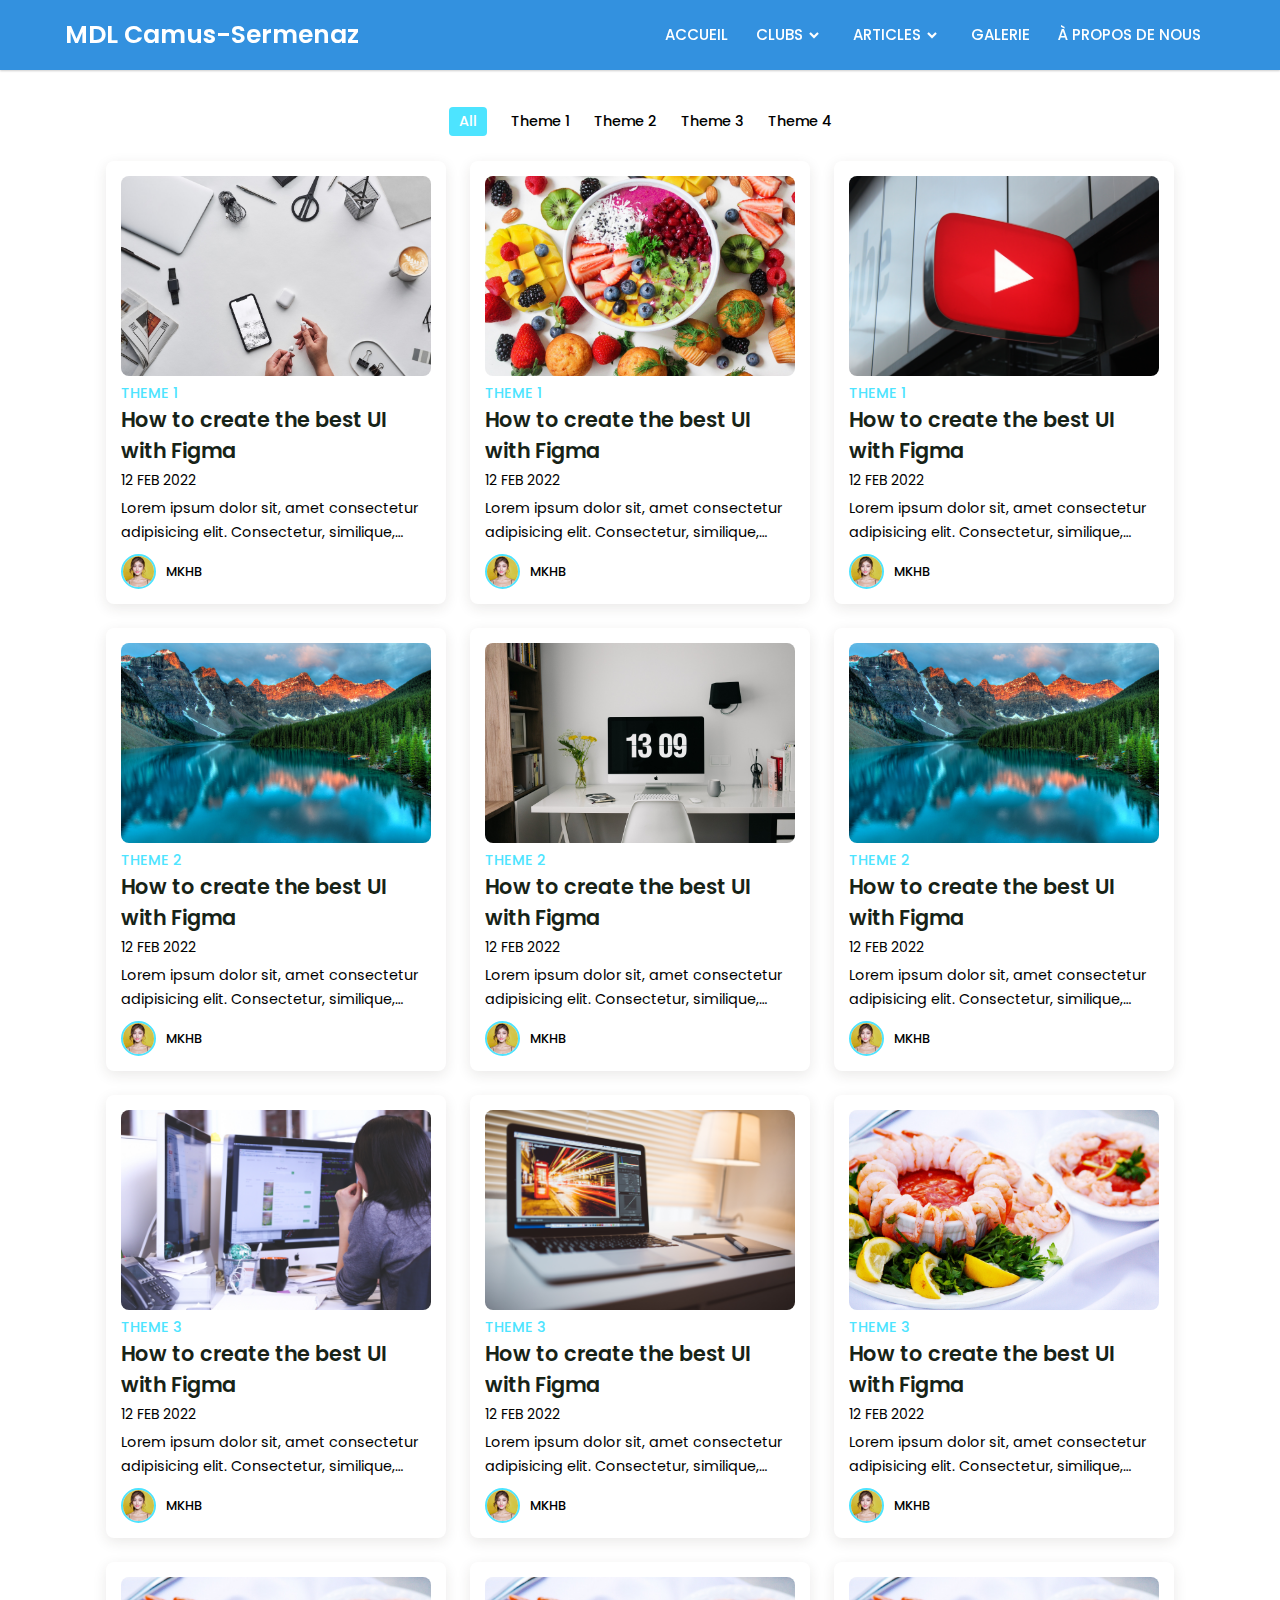
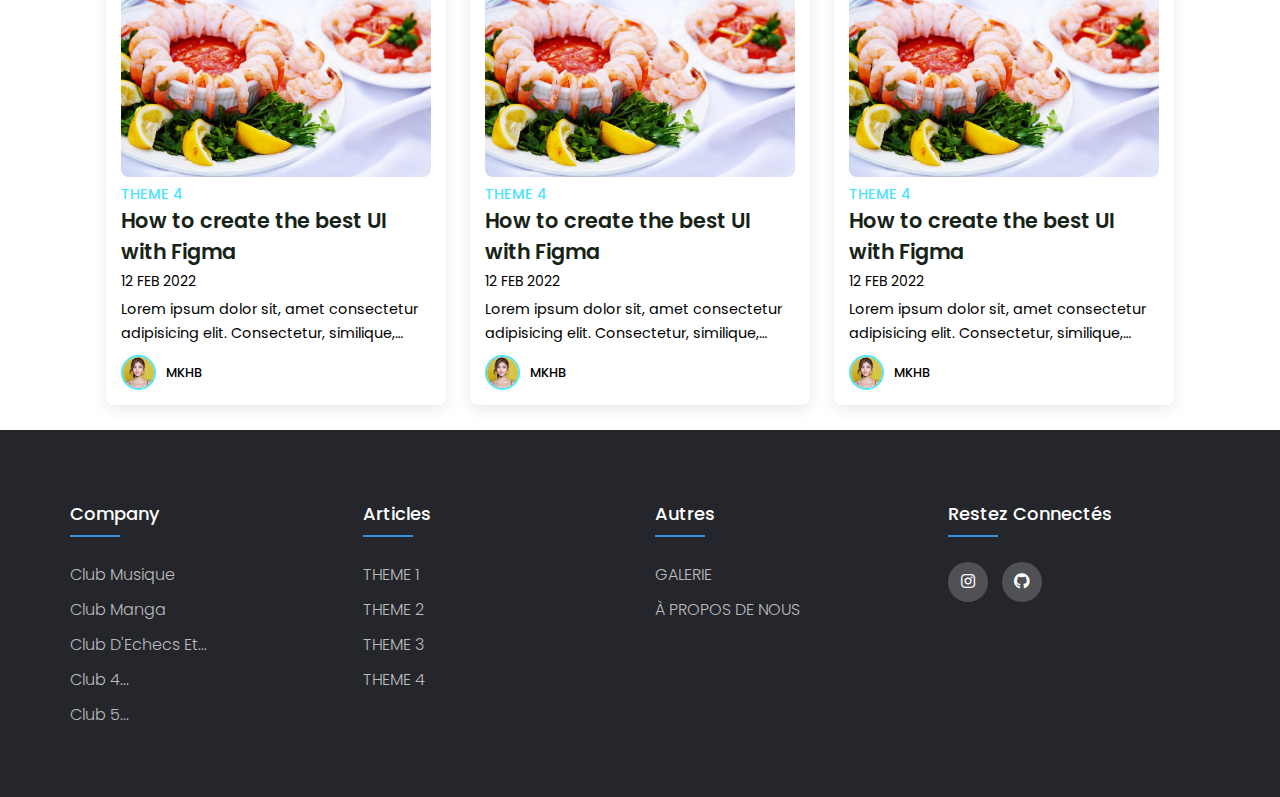
==== html/all-articles.html @ 57462108 "1st commit" ====
<!DOCTYPE html>
<html lang="fr">
<head>
    <meta charset="UTF-8">
    <meta http-equiv="X-UA-Compatible" content="IE=edge">
    <meta name="viewport" content="width=device-width, initial-scale=1.0">
    <title>MDL Camus-Sermenaz</title>
    <link href='https://unpkg.com/boxicons@2.1.4/css/boxicons.min.css' rel='stylesheet'>
    <link rel="stylesheet" type="text/css" href="https://cdnjs.cloudflare.com/ajax/libs/font-awesome/5.15.1/css/all.min.css">
    <link rel="stylesheet" href="../css/all-articles.css">
    <meta name="viewport" content="width=device-width, initial-scale=1.0">
</head>
<body>

     <!--Barre de navigation-->
     <nav>
        <div class="navbar">
          <i class='bx bx-menu'></i>
          <div class="logo"><a href="../index.html">MDL Camus-Sermenaz</a></div>
          <div class="nav-links">
            <div class="sidebar-logo">
              <span class="logo-name">MDL Camus-Sermenaz</span>
              <i class='bx bx-x' ></i>
            </div>
            <ul class="links">
              <li><a href="../index.html">ACCUEIL</a></li>
              <li>
                <a href="#">CLUBS</a>
                <i class='bx bxs-chevron-down htmlcss-arrow arrow  '></i>
                <ul class="htmlCss-sub-menu sub-menu">
                  <li><a href="#">Club Musique</a></li>
                  <li><a href="#">Club Manga</a></li>
                  <li><a href="#">Club d'Echecs et...</a></li>
                  <li class="more">
                    <span><a href="#">Plus</a>
                      <i class='bx bxs-chevron-right arrow more-arrow'></i>
                    </span>
                      <ul class="more-sub-menu sub-menu">
                        <li><a href="#">Club 4...</a></li>
                        <li><a href="#">Club 5...</a></li>
                        <li><a href="#">Club 6...</a></li>
                    </ul>
                  </li>
                </ul>
              </li>
              <li>
                <a href="#">ARTICLES</a>
                <i class='bx bxs-chevron-down js-arrow arrow '></i>
                <ul class="js-sub-menu sub-menu">
                  <li><a href="all-articles.html">THEME 1</a></li>
                  <li><a href="all-articles.html">THEME 2</a></li>
                  <li><a href="all-articles.html">THEME 3</a></li>
                  <li><a href="all-articles.html">THEME 4</a></li>
                </ul>
              </li>
              <li><a href="gallery.html">GALERIE</a></li>
              <li><a href="faq.html">À PROPOS DE NOUS</a></li>
            </ul>
          </div>
        </div>
      </nav>
          <!--//Barre de navigation-->  

<br>
<br>
<br>

      <!--Articles-->
    <div class="post-filter container">
        <span class="filter-item active-filter" data-filter="all">All</span>
        <span class="filter-item" data-filter="Theme1">Theme 1</span>
        <span class="filter-item" data-filter="Theme2">Theme 2</span>
        <span class="filter-item" data-filter="Theme3">Theme 3</span>
        <span class="filter-item" data-filter="Theme4">Theme 4</span>
    </div>
<br>
    
    <div class="post container">
        <!-- Post 1 -->
        <div class="post-box Theme1">
            <img src="../images/img1.jpg" alt="" class="post-img">
            <h2 class="category">Theme 1</h2>
            <a href="#" class="post-title">How to create the best UI with Figma</a>
            <span class="post-date">12 Feb 2022</span>
            <p class="post-description">Lorem ipsum dolor sit, amet consectetur adipisicing elit. Consectetur, similique, rerum excepturi harum, vitae facilis corrupti vel modi debitis est perferendis aut quasi ea unde repudiandae iste architecto. Corporis, voluptates.</p>
            <div class="profile">
                <img src="../images/testi1.jpg" alt="" class="profile-img">
                <span class="profile-name">MKHB</span>
            </div>
        </div>
        <!-- Post 2 -->
        <div class="post-box Theme1">
            <img src="../images/img2.jpg" alt="" class="post-img">
            <h2 class="category">Theme 1</h2>
            <a href="#" class="post-title">How to create the best UI with Figma</a>
            <span class="post-date">12 Feb 2022</span>
            <p class="post-description">Lorem ipsum dolor sit, amet consectetur adipisicing elit. Consectetur, similique, rerum excepturi harum, vitae facilis corrupti vel modi debitis est perferendis aut quasi ea unde repudiandae iste architecto. Corporis, voluptates.</p>
            <div class="profile">
                <img src="../images/testi1.jpg" alt="" class="profile-img">
                <span class="profile-name">MKHB</span>
            </div>
        </div>
        <!-- Post 3 -->
        <div class="post-box Theme1">
            <img src="../images/img3.jpg" alt="" class="post-img">
            <h2 class="category">Theme 1</h2>
            <a href="#" class="post-title">How to create the best UI with Figma</a>
            <span class="post-date">12 Feb 2022</span>
            <p class="post-description">Lorem ipsum dolor sit, amet consectetur adipisicing elit. Consectetur, similique, rerum excepturi harum, vitae facilis corrupti vel modi debitis est perferendis aut quasi ea unde repudiandae iste architecto. Corporis, voluptates.</p>
            <div class="profile">
                <img src="../images/testi1.jpg" alt="" class="profile-img">
                <span class="profile-name">MKHB</span>
            </div>
        </div>
        <!-- Post 4 -->
        <div class="post-box Theme2">
            <img src="../images/img4.jpg" alt="" class="post-img">
            <h2 class="category">Theme 2</h2>
            <a href="#" class="post-title">How to create the best UI with Figma</a>
            <span class="post-date">12 Feb 2022</span>
            <p class="post-description">Lorem ipsum dolor sit, amet consectetur adipisicing elit. Consectetur, similique, rerum excepturi harum, vitae facilis corrupti vel modi debitis est perferendis aut quasi ea unde repudiandae iste architecto. Corporis, voluptates.</p>
            <div class="profile">
                <img src="../images/testi1.jpg" alt="" class="profile-img">
                <span class="profile-name">MKHB</span>
            </div>
        </div>
        <!-- Post 5 -->
        <div class="post-box Theme2">
            <img src="../images/img5.jpg" alt="" class="post-img">
            <h2 class="category">Theme 2</h2>
            <a href="#" class="post-title">How to create the best UI with Figma</a>
            <span class="post-date">12 Feb 2022</span>
            <p class="post-description">Lorem ipsum dolor sit, amet consectetur adipisicing elit. Consectetur, similique, rerum excepturi harum, vitae facilis corrupti vel modi debitis est perferendis aut quasi ea unde repudiandae iste architecto. Corporis, voluptates.</p>
            <div class="profile">
                <img src="../images/testi1.jpg" alt="" class="profile-img">
                <span class="profile-name">MKHB</span>
            </div>
        </div>
        <!-- Post 6 -->
        <div class="post-box Theme2">
            <img src="../images/img4.jpg" alt="" class="post-img">
            <h2 class="category">Theme 2</h2>
            <a href="#" class="post-title">How to create the best UI with Figma</a>
            <span class="post-date">12 Feb 2022</span>
            <p class="post-description">Lorem ipsum dolor sit, amet consectetur adipisicing elit. Consectetur, similique, rerum excepturi harum, vitae facilis corrupti vel modi debitis est perferendis aut quasi ea unde repudiandae iste architecto. Corporis, voluptates.</p>
            <div class="profile">
                <img src="../images/testi1.jpg" alt="" class="profile-img">
                <span class="profile-name">MKHB</span>
            </div>
        </div>
        <!-- Post 7 -->
        <div class="post-box Theme3">
            <img src="../images/img7.jpg" alt="" class="post-img">
            <h2 class="category">Theme 3</h2>
            <a href="#" class="post-title">How to create the best UI with Figma</a>
            <span class="post-date">12 Feb 2022</span>
            <p class="post-description">Lorem ipsum dolor sit, amet consectetur adipisicing elit. Consectetur, similique, rerum excepturi harum, vitae facilis corrupti vel modi debitis est perferendis aut quasi ea unde repudiandae iste architecto. Corporis, voluptates.</p>
            <div class="profile">
                <img src="../images/testi1.jpg" alt="" class="profile-img">
                <span class="profile-name">MKHB</span>
            </div>
        </div>
        <!-- Post 8 -->
        <div class="post-box Theme3">
            <img src="../images/img8.jpg" alt="" class="post-img">
            <h2 class="category">Theme 3</h2>
            <a href="#" class="post-title">How to create the best UI with Figma</a>
            <span class="post-date">12 Feb 2022</span>
            <p class="post-description">Lorem ipsum dolor sit, amet consectetur adipisicing elit. Consectetur, similique, rerum excepturi harum, vitae facilis corrupti vel modi debitis est perferendis aut quasi ea unde repudiandae iste architecto. Corporis, voluptates.</p>
            <div class="profile">
                <img src="../images/testi1.jpg" alt="" class="profile-img">
                <span class="profile-name">MKHB</span>
            </div>
        </div>
        <!-- Post 9 -->
        <div class="post-box Theme3">
            <img src="../images/img10.jpg" alt="" class="post-img">
            <h2 class="category">Theme 3</h2>
            <a href="#" class="post-title">How to create the best UI with Figma</a>
            <span class="post-date">12 Feb 2022</span>
            <p class="post-description">Lorem ipsum dolor sit, amet consectetur adipisicing elit. Consectetur, similique, rerum excepturi harum, vitae facilis corrupti vel modi debitis est perferendis aut quasi ea unde repudiandae iste architecto. Corporis, voluptates.</p>
            <div class="profile">
                <img src="../images/testi1.jpg" alt="" class="profile-img">
                <span class="profile-name">MKHB</span>
            </div>
        </div>
        <!-- Post 10 -->
        <div class="post-box Theme4">
          <img src="../images/img10.jpg" alt="" class="post-img">
          <h2 class="category">Theme 4</h2>
          <a href="#" class="post-title">How to create the best UI with Figma</a>
          <span class="post-date">12 Feb 2022</span>
          <p class="post-description">Lorem ipsum dolor sit, amet consectetur adipisicing elit. Consectetur, similique, rerum excepturi harum, vitae facilis corrupti vel modi debitis est perferendis aut quasi ea unde repudiandae iste architecto. Corporis, voluptates.</p>
          <div class="profile">
              <img src="../images/testi1.jpg" alt="" class="profile-img">
              <span class="profile-name">MKHB</span>
          </div>
      </div>
        <!-- Post 11 -->
        <div class="post-box Theme4">
          <img src="../images/img10.jpg" alt="" class="post-img">
          <h2 class="category">Theme 4</h2>
          <a href="#" class="post-title">How to create the best UI with Figma</a>
          <span class="post-date">12 Feb 2022</span>
          <p class="post-description">Lorem ipsum dolor sit, amet consectetur adipisicing elit. Consectetur, similique, rerum excepturi harum, vitae facilis corrupti vel modi debitis est perferendis aut quasi ea unde repudiandae iste architecto. Corporis, voluptates.</p>
          <div class="profile">
              <img src="../images/testi1.jpg" alt="" class="profile-img">
              <span class="profile-name">MKHB</span>
          </div>
      </div>
        <!-- Post 12 -->
        <div class="post-box Theme4">
          <img src="../images/img10.jpg" alt="" class="post-img">
          <h2 class="category">Theme 4</h2>
          <a href="#" class="post-title">How to create the best UI with Figma</a>
          <span class="post-date">12 Feb 2022</span>
          <p class="post-description">Lorem ipsum dolor sit, amet consectetur adipisicing elit. Consectetur, similique, rerum excepturi harum, vitae facilis corrupti vel modi debitis est perferendis aut quasi ea unde repudiandae iste architecto. Corporis, voluptates.</p>
          <div class="profile">
              <img src="../images/testi1.jpg" alt="" class="profile-img">
              <span class="profile-name">MKHB</span>
          </div>
      </div>
  </div>
    </div>

      <!--//Articles-->
<br>
      <!--Footer-->
      <footer class="footer">
        <div class="container-f">
          <div class="row">
            <div class="footer-col">
              <h4>company</h4>
              <ul>
                <li><a href="#">Club Musique</a></li>
                <li><a href="#">Club Manga</a></li>
                <li><a href="#">Club d'Echecs et...</a></li>
                <li><a href="#">Club 4...</a></li>
                <li><a href="#">Club 5...</a></li>
              </ul>
            </div>
            <div class="footer-col">
              <h4>Articles</h4>
              <ul>
                <li><a href="all-articles.html">THEME 1</a></li>
                <li><a href="all-articles.html">THEME 2</a></li>
                <li><a href="all-articles.html">THEME 3</a></li>
                <li><a href="all-articles.html">THEME 4</a></li>
              </ul>
            </div>
            <div class="footer-col">
              <h4>Autres</h4>
              <ul>
                <li><a href="gallery.html">GALERIE</a></li>
                <li><a href="faq.html">À PROPOS DE NOUS</a></li>
              </ul>
            </div>
            <div class="footer-col">
              <h4>Restez connectés</h4>
              <div class="social-links">
                <a href="#"><i class="fab fa-instagram"></i></a>
                <a href="#"><i class="fab fa-github"></i></a>
              </div>
            </div>
          </div>
        </div>
     </footer>
      <!--//Footer-->
    <script src="https://cdnjs.cloudflare.com/ajax/libs/jquery/3.6.1/jquery.min.js" integrity="sha512-aVKKRRi/Q/YV+4mjoKBsE4x3H+BkegoM/em46NNlCqNTmUYADjBbeNefNxYV7giUp0VxICtqdrbqU7iVaeZNXA==" crossorigin="anonymous" referrerpolicy="no-referrer"></script>
    <script src="../js/script.js"></script>
    <script src="/js/main.js"></script>
</body>
</html>
---- css/all-articles.css ----
@import url('https://fonts.googleapis.com/css2?family=Poppins:ital,wght@0,600;0,700;1,400&display=swap');
*{
    font-family: 'Poppins', sans-serif;
    margin: 0;
    padding: 0;
    scroll-behavior: smooth;
    scroll-padding-top: 2rem;
    box-sizing: border-box;
}

  /* Barre de navigation */
  nav{
    position: fixed;
    top: 0;
    left: 0;
    width: 100%;
    height: 100%;
    height: 70px;
    background: #3391df;
    box-shadow: 0 1px 2px rgba(0, 0, 0, 0.2);
    z-index: 99;
  }
  nav .navbar{
    height: 100%;
    max-width: 1250px;
    width: 100%;
    display: flex;
    align-items: center;
    justify-content: space-between;
    margin: auto;
    padding: 0 50px;
  }
  .navbar .logo a{
    font-size: 25px;
    color: #fff;
    text-decoration: none;
    font-weight: 600;
  }
  nav .navbar .nav-links{
    line-height: 70px;
    height: 100%;
  }
  nav .navbar .links{
    display: flex;
  }
  nav .navbar .links li{
    position: relative;
    display: flex;
    align-items: center;
    justify-content: space-between;
    list-style: none;
    padding: 0 14px;
  }
  nav .navbar .links li a{
    height: 100%;
    text-decoration: none;
    white-space: nowrap;
    color: #fff;
    font-size: 15px;
    font-weight: 500;
  }
  .links li:hover .htmlcss-arrow,
  .links li:hover .js-arrow{
    transform: rotate(180deg);
    }
  
  nav .navbar .links li .arrow{
    height: 100%;
    width: 22px;
    line-height: 70px;
    text-align: center;
    display: inline-block;
    color: #fff;
    transition: all 0.3s ease;
  }
  nav .navbar .links li .sub-menu{
    position: absolute;
    top: 70px;
    left: 0;
    line-height: 40px;
    background: #3391df;
    box-shadow: 0 1px 2px rgba(0, 0, 0, 0.2);
    border-radius: 0 0 4px 4px;
    display: none;
    z-index: 2;
  }
  nav .navbar .links li:hover .htmlCss-sub-menu,
  nav .navbar .links li:hover .js-sub-menu{
    display: block;
  }
  .navbar .links li .sub-menu li{
    padding: 0 22px;
    border-bottom: 1px solid rgba(255,255,255,0.1);
  }
  .navbar .links li .sub-menu a{
    color: #fff;
    font-size: 15px;
    font-weight: 500;
  }
  .navbar .links li .sub-menu .more-arrow{
    line-height: 40px;
  }
  .navbar .links li .sub-menu .more-sub-menu{
    position: absolute;
    top: 0;
    left: 100%;
    border-radius: 0 4px 4px 4px;
    z-index: 1;
    display: none;
  }
  .links li .sub-menu .more:hover .more-sub-menu{
    display: block;
  }
  .navbar .nav-links .sidebar-logo{
    display: none;
  }
  .navbar .bx-menu{
    display: none;
  }
  @media (max-width:920px) {
    nav .navbar{
      max-width: 100%;
      padding: 0 25px;
    }
  
    nav .navbar .logo a{
      font-size: 20px;
    }
    nav .navbar .links li{
      padding: 0 10px;
      white-space: nowrap;
    }
    nav .navbar .links li a{
      font-size: 15px;
    }
  }
  @media (max-width:800px){
    .navbar .bx-menu{
      display: block;
    }
    nav .navbar .nav-links{
      position: fixed;
      top: 0;
      left: -100%;
      display: block;
      max-width: 270px;
      width: 100%;
      background:  #3391df;
      line-height: 40px;
      padding: 20px;
      box-shadow: 0 5px 10px rgba(0, 0, 0, 0.2);
      transition: all 0.5s ease;
      z-index: 1000;
    }
    .navbar .nav-links .sidebar-logo{
      display: flex;
      align-items: center;
      justify-content: space-between;
    }
    .sidebar-logo .logo-name{
      font-size: 25px;
      color: #fff;
    }
      .sidebar-logo  i,
      .navbar .bx-menu{
        font-size: 25px;
        color: #fff;
      }
    nav .navbar .links{
      display: block;
      margin-top: 20px;
    }
    nav .navbar .links li .arrow{
      line-height: 40px;
    }
  nav .navbar .links li{
      display: block;
    }
  nav .navbar .links li .sub-menu{
    position: relative;
    top: 0;
    box-shadow: none;
    display: none;
  }
  nav .navbar .links li .sub-menu li{
    border-bottom: none;
  
  }
  .navbar .links li .sub-menu .more-sub-menu{
    display: none;
    position: relative;
    left: 0;
  }
  .navbar .links li .sub-menu .more-sub-menu li{
    display: flex;
    align-items: center;
    justify-content: space-between;
  }
  .links li:hover .htmlcss-arrow,
  .links li:hover .js-arrow{
    transform: rotate(0deg);
    }
    .navbar .links li .sub-menu .more-sub-menu{
      display: none;
    }
    .navbar .links li .sub-menu .more span{
      display: flex;
      align-items: center;
    }
  
    .links li .sub-menu .more:hover .more-sub-menu{
      display: none;
    }
    nav .navbar .links li:hover .htmlCss-sub-menu,
    nav .navbar .links li:hover .js-sub-menu{
      display: none;
    }
  .navbar .nav-links.show1 .links .htmlCss-sub-menu,
    .navbar .nav-links.show3 .links .js-sub-menu,
    .navbar .nav-links.show2 .links .more .more-sub-menu{
        display: block;
      }
      .navbar .nav-links.show1 .links .htmlcss-arrow,
      .navbar .nav-links.show3 .links .js-arrow{
          transform: rotate(180deg);
  }
      .navbar .nav-links.show2 .links .more-arrow{
        transform: rotate(90deg);
      }
  }
  @media (max-width:370px){
    nav .navbar .nav-links{
    max-width: 100%;
  } 
  }
    /* //Barre de navigation */

/* root values */
:root{
    --container-color: #1a1e21;
    --second-color: rgba(77, 228, 255);
    --text-color: #172317;
    --bg-color: #fff;
}

::selection{
    color: var(--bg-color);
    background: var(--second-color);
}

a{
    text-decoration: none;
}

li{
    list-style: none;
}

img{
    width: 100%;
}

section{
    padding: 3rem 0 2rem;
}

.container{
    max-width: 1068px;
    margin: auto;
    width: 100%;
}

a{
    color: #fff;
}

/* Header */
header{
    position: fixed;
    top: 0;
    left: 0;
    width: 100%;
    z-index: 200;
}

header.shadow{
    background: var(--bg-color);
    box-shadow: 0 1px 4px hsl(0 4% 14% / 10%);
    transition: .5s;
}

header.shadow .logo{
    color: var(--text-color);
}

.nav{
    display: flex;
    align-items: center;
    justify-content: space-between;
    padding: 18px 0;
}

.logo{
    font-size: 1.5rem;
    font-weight: 600;
    color: var(--bg-color);
}

.logo span{
    color: var(--second-color);
}

.login{
    padding: 8px 14px;
    text-transform: uppercase;
    font-weight: 500;
    border-radius: 4px;
    background: var(--second-color);
    color: var(--bg-color);
}

.login:hover{
    background: hsl(199, 98%, 56%);
    transition: .5s;
}

.home{
    width: 100%;
    min-height: 440px;
    background: url("images/banner2.png");
    display: grid;
    justify-content: center;
    align-items: center;
}

.home-text{
    color: var(--bg-color);
    text-align: center;
}

.home-title{
    font-size: 3.5rem;
}

.home-subtitle{
    font-size: 1rem;
    font-weight: 400;
}

.about{
    position: relative;
    width: 100%;
    display: flex !important;
    justify-content: center;
    align-items: center;
}

.about .contentBx{
    max-width: 50%;
    width: 50%;
    text-align: left;
    padding-right: 40px;
}

.titleText{
    font-weight: 600;
    color: #111;
    font-size: 2rem;
    margin-bottom: 10px;
}

.title-text{
    color: #111;
    font-size: 1em;
}

.about .imgBx{
    position: relative;
    min-width: 50%;
    width: 50%;
    min-height: 500px;
}

.btn2{
    position: relative;
    display: inline-block;
    margin-top: 30px;
    padding: 10px 30px;
    background: #fff;
    border: .8px solid #111;
    color: #333;
    text-decoration: none;
    transition: 0.5s;
}

.btn2:hover{
    background-color: var(--second-color);
    border: none;
    color: #fff;
}

.post-filter{
    display: flex;
    justify-content: center;
    align-items: center;
    column-gap: 1.5rem;
    margin-top: 2rem !important;
}

.filter-item{
    font-size: 0.9rem;
    font-weight: 500;
    cursor: pointer;
}

.active-filter{
    background: var(--second-color);
    color: var(--bg-color);
    padding: 4px 10px;
    border-radius: 4px;
}

.post{
    display: grid;
    grid-template-columns: repeat(auto-fit, minmax(280px, auto));
    justify-content: center;
    gap: 1.5rem;
}

.post-box{
    background: var(--bg-color);
    box-shadow: 0 4px 14px hsl(35deg 25% 15% / 10%);
    padding: 15px;
    border-radius: 0.5rem;
}

.post-img{
    width: 100%;
    height: 200px;
    object-fit: cover;
    object-position: center;
    border-radius: 0.5rem;
}

.category{
    font-size: 0.9rem;
    font-weight: 500;
    text-transform: uppercase;
    color: var(--second-color);
}

.post-title{
    font-size: 1.3rem;
    font-weight: 600;
    color: var(--text-color);
    display: -webkit-box;
    -webkit-line-clamp: 2;
    -webkit-box-orient: vertical;
    overflow: hidden;
}

.post-date{
    display: flex;
    font-size: 0.875rem;
    text-transform: uppercase;
    margin-top: 4px;
    font-weight: 400;
}

.post-description{
    font-size: 0.9rem;
    line-height: 1.5rem;
    margin: 5px 0 10px;
    display: -webkit-box;
    -webkit-line-clamp: 2;
    -webkit-box-orient: vertical;
    overflow: hidden;
}

.profile{
    display: flex;
    align-items: center;
    gap: 10px;
}

.profile-img{
    width: 35px;
    height: 35px;
    border-radius: 50%;
    object-fit: cover;
    object-position: center;
    border: 2px solid var(--second-color);
}

.profile-name{
    font-size: .8rem;
    font-weight: 500;
}

.sci{
    margin: 20px;
    display: flex;
}

.sci li{
    list-style: none;
}

.sci li a{
    display: inline-block;
    width: 40px;
    height: 40px;
    background: #222;
    display: flex;
    justify-content: center;
    align-items: center;
    margin-right: 10px;
    text-decoration: none;
    border-radius: 4px;
    transition: .5s;
}

.sci li a:hover{
    background: rgb(77, 228, 255);
}

.sci i a .bx{
    color: #fff;
    font-size: 20px;
}

.quicklinks{
    position: relative;
    width: 25%;
}

.quicklinks ul li{
    list-style: none;
}

.quicklinks ul li a{
    color: #999;
    text-decoration: none;
    margin-bottom: 10px;
    display: inline-block;
    transition: .3s;
}

.quicklinks ul li a:hover{
    color: #fff;
}


.contactBx .info{
    position: relative;
}

.contactBx .info li{
    display: flex !important;
    margin-bottom: 16px;
}

.contactBx .info li span:nth-child(1){
    color: #fff;
    font-size: 20px;
    margin-right: 10px;
}

.contactBx .info li span{
    color: #999;
}

.contactBx .info li a{
    color: #999;
    text-decoration: none;
    transition: .5s;
}

.contactBx .info li a:hover{
    color: #fff;
}

@media (max-width: 1060px){
    .container{
        margin: 0 auto;
        width: 95%;
    }

    .home-text{
        width: 100%
    }
}

@media (max-width: 768px){
    .nav{
        padding: 10px 0;
    }

    section{
        padding: 2rem 0 !important;
    }

    .header-content{
        margin-top: 3rem !important;
    }

    .home{
        min-height: 380px;
    }

    .home-title{
        font-size: 3rem;
    }

    .header-title{
        font-size: 2rem;
    }

    .header-img{
        height: 370px;
    }

    .about{
        flex-direction: column;
    }

    .about .contentBx{
        min-width: 100%;
        width: 100%;
        text-align: center;
        padding-right: 0px;
    }

    .about .contentBx,
    .about .imgBx{
        min-width: 100%;
        width: 100%;
        padding-right: 0px;
        text-align: center;
    }

    .about .imgBx{
        min-height: 250px;
    }

    .btn2{
        margin-bottom: 30px;
    }

    .post-header{
        height: 435px;
    }

    .post-header{
        margin-top: 9rem !important;
    }
}

@media (max-width: 570px){
    .post-header{
        height: 390px;
    }

    .header-title{
        width: 100%;
    }

    .header-img{
        height: 340px;
    }
}

@media (max-width: 396px){
    .home-title{
        font-size: 2rem;
    }

    .home-subtitle{
        font-size: 0.9rem;
    }

    .home{
        min-height: 300px;
    }

    .post-box{
        padding: 10px;
    }

    .header-title{
        font-size: 1.4rem;
    }

    .header-img{
        height: 240px;
    }

    .post-header{
        height: 335px;
    }

    .header-img{
        height: 340px;
    }
}

  /* Footer */
  .container-f{
    max-width: 1170px;
    margin:auto;
  }
  .row{
    display: flex;
    flex-wrap: wrap;
  }
  ul{
    list-style: none;
  }
  .footer{
    background-color: #24262b;
      padding: 70px 0;
  }
  .footer-col{
     width: 25%;
     padding: 0 15px;
  }
  .footer-col h4{
    font-size: 18px;
    color: #ffffff;
    text-transform: capitalize;
    margin-bottom: 35px;
    font-weight: 500;
    position: relative;
  }
  .footer-col h4::before{
    content: '';
    position: absolute;
    left:0;
    bottom: -10px;
    background-color: #3391df;
    height: 2px;
    box-sizing: border-box;
    width: 50px;
  }
  .footer-col ul li:not(:last-child){
    margin-bottom: 10px;
  }
  .footer-col ul li a{
    font-size: 16px;
    text-transform: capitalize;
    color: #ffffff;
    text-decoration: none;
    font-weight: 300;
    color: #bbbbbb;
    display: block;
    transition: all 0.3s ease;
  }
  .footer-col ul li a:hover{
    color: #ffffff;
    padding-left: 8px;
  }
  .footer-col .social-links a{
    display: inline-block;
    height: 40px;
    width: 40px;
    background-color: rgba(255,255,255,0.2);
    margin:0 10px 10px 0;
    text-align: center;
    line-height: 40px;
    border-radius: 50%;
    color: #ffffff;
    transition: all 0.5s ease;
  }
  .footer-col .social-links a:hover{
    color: #24262b;
    background-color: #ffffff;
  }

  @media(max-width: 767px){
    .footer-col{
      width: 50%;
      margin-bottom: 30px;
  }
  }
  @media(max-width: 574px){
    .footer-col{
      width: 100%;
    }
  }
  /* //Footer */
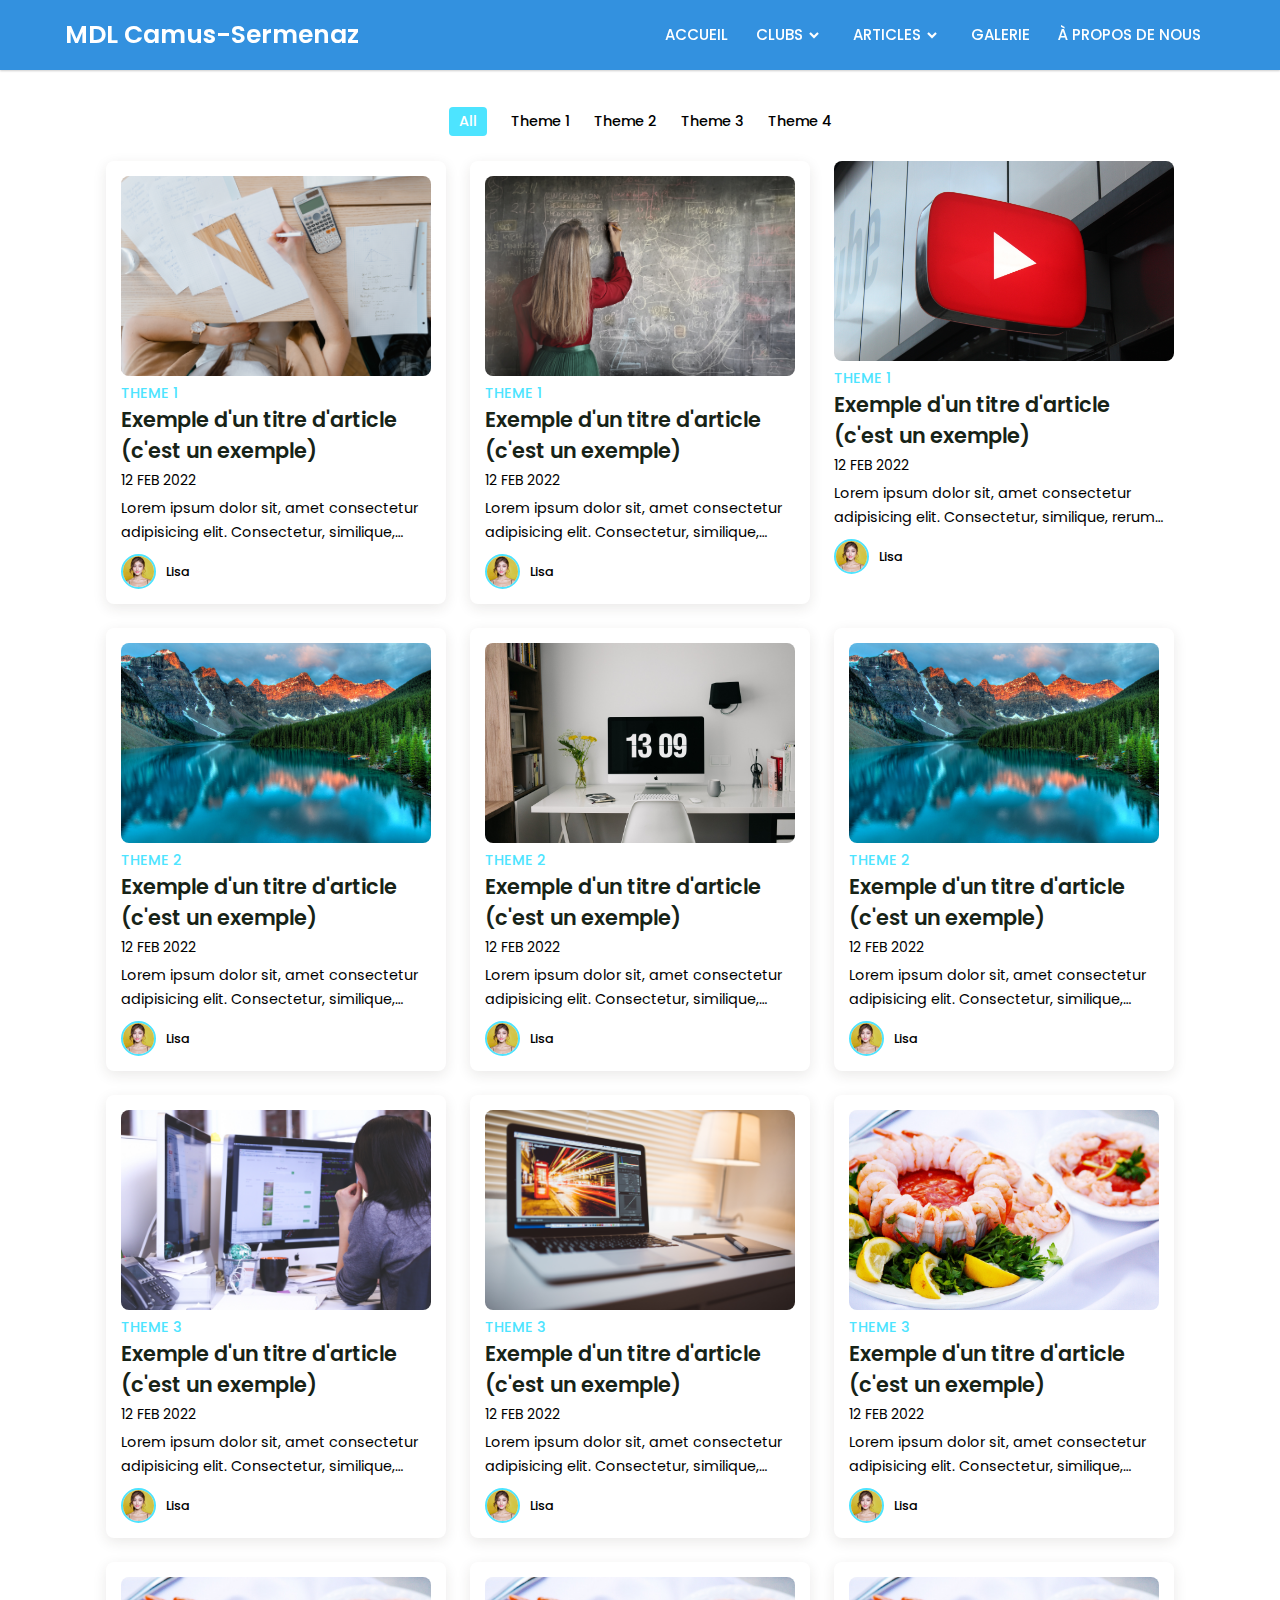
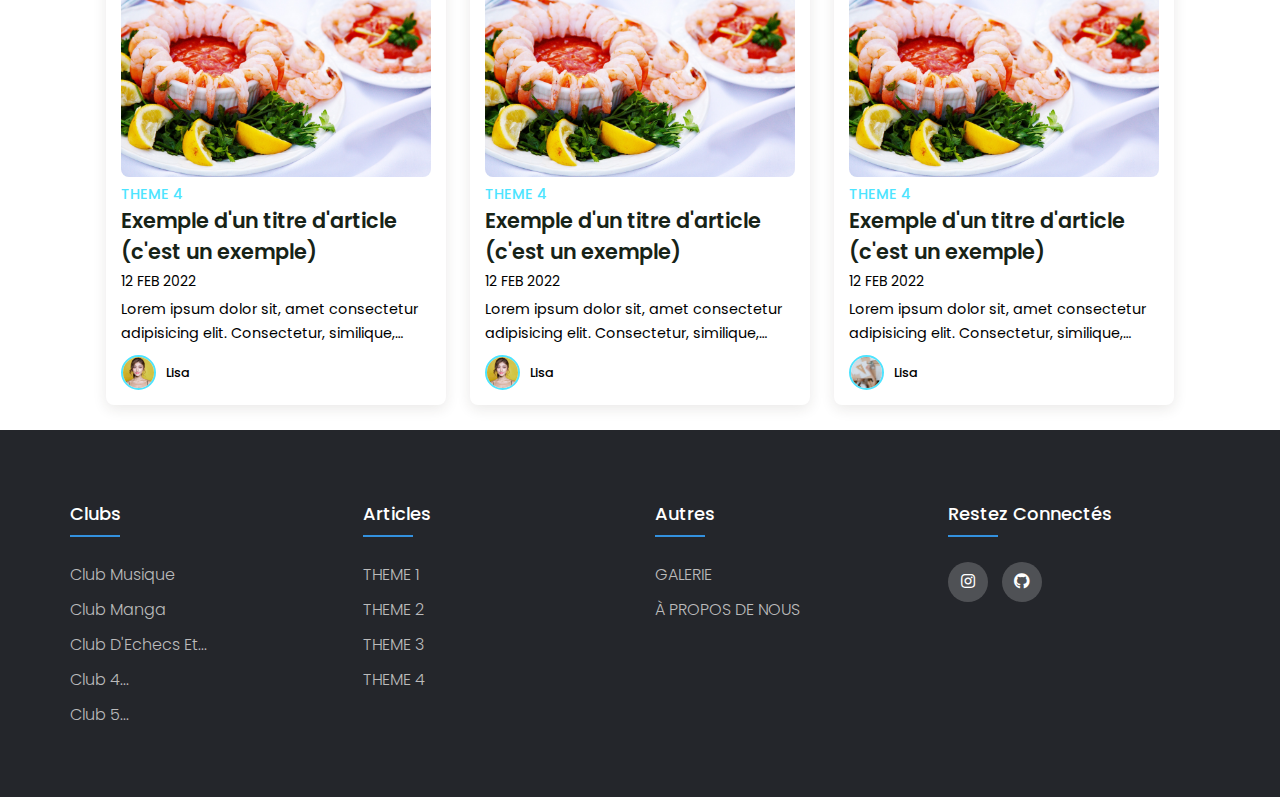
==== commit 37d12a04: "2nd commit" ====
--- a/html/all-articles.html
+++ b/html/all-articles.html
@@ -14,52 +14,52 @@
 
      <!--Barre de navigation-->
      <nav>
-        <div class="navbar">
-          <i class='bx bx-menu'></i>
-          <div class="logo"><a href="../index.html">MDL Camus-Sermenaz</a></div>
-          <div class="nav-links">
-            <div class="sidebar-logo">
-              <span class="logo-name">MDL Camus-Sermenaz</span>
-              <i class='bx bx-x' ></i>
-            </div>
-            <ul class="links">
-              <li><a href="../index.html">ACCUEIL</a></li>
-              <li>
-                <a href="#">CLUBS</a>
-                <i class='bx bxs-chevron-down htmlcss-arrow arrow  '></i>
-                <ul class="htmlCss-sub-menu sub-menu">
-                  <li><a href="#">Club Musique</a></li>
-                  <li><a href="#">Club Manga</a></li>
-                  <li><a href="#">Club d'Echecs et...</a></li>
-                  <li class="more">
-                    <span><a href="#">Plus</a>
-                      <i class='bx bxs-chevron-right arrow more-arrow'></i>
-                    </span>
-                      <ul class="more-sub-menu sub-menu">
-                        <li><a href="#">Club 4...</a></li>
-                        <li><a href="#">Club 5...</a></li>
-                        <li><a href="#">Club 6...</a></li>
-                    </ul>
-                  </li>
-                </ul>
-              </li>
-              <li>
-                <a href="#">ARTICLES</a>
-                <i class='bx bxs-chevron-down js-arrow arrow '></i>
-                <ul class="js-sub-menu sub-menu">
-                  <li><a href="all-articles.html">THEME 1</a></li>
-                  <li><a href="all-articles.html">THEME 2</a></li>
-                  <li><a href="all-articles.html">THEME 3</a></li>
-                  <li><a href="all-articles.html">THEME 4</a></li>
-                </ul>
-              </li>
-              <li><a href="gallery.html">GALERIE</a></li>
-              <li><a href="faq.html">À PROPOS DE NOUS</a></li>
-            </ul>
-          </div>
-        </div>
-      </nav>
-          <!--//Barre de navigation-->  
+      <div class="navbar">
+        <i class='bx bx-menu'></i>
+        <div class="logo"><a href="../index.html">MDL Camus-Sermenaz</a></div>
+        <div class="nav-links">
+          <div class="sidebar-logo">
+            <span class="logo-name">MDL Camus-Sermenaz</span>
+            <i class='bx bx-x' ></i>
+          </div>
+          <ul class="links">
+            <li><a href="../index.html">ACCUEIL</a></li>
+            <li>
+              <a href="#">CLUBS</a>
+              <i class='bx bxs-chevron-down htmlcss-arrow arrow  '></i>
+              <ul class="htmlCss-sub-menu sub-menu">
+                <li><a href="club_musique.html">Club Musique</a></li>
+                <li><a href="club_manga.html">Club Manga</a></li>
+                <li><a href="club_echecs.html">Club d'Echecs et...</a></li>
+                <li class="more">
+                  <span><a href="#">Plus</a>
+                    <i class='bx bxs-chevron-right arrow more-arrow'></i>
+                  </span>
+                    <ul class="more-sub-menu sub-menu">
+                      <li><a href="club_4.html">Club 4...</a></li>
+                      <li><a href="club_5.html">Club 5...</a></li>
+                      <li><a href="club_6.html">Club 6...</a></li>
+                  </ul>
+                </li>
+              </ul>
+            </li>
+            <li>
+              <a href="all-articles.html">ARTICLES</a>
+              <i class='bx bxs-chevron-down js-arrow arrow '></i>
+              <ul class="js-sub-menu sub-menu">
+                <li><a href="all-articles.html">THEME 1</a></li>
+                <li><a href="all-articles.html">THEME 2</a></li>
+                <li><a href="all-articles.html">THEME 3</a></li>
+                <li><a href="all-articles.html">THEME 4</a></li>
+              </ul>
+            </li>
+            <li><a href="gallery.html">GALERIE</a></li>
+            <li><a href="faq.html">À PROPOS DE NOUS</a></li>
+          </ul>
+        </div>
+      </div>
+    </nav>
+        <!--//Barre de navigation--> 
 
 <br>
 <br>
@@ -78,146 +78,146 @@
     <div class="post container">
         <!-- Post 1 -->
         <div class="post-box Theme1">
-            <img src="../images/img1.jpg" alt="" class="post-img">
+            <img src="../images/blog-1.jpeg" alt="" class="post-img">
             <h2 class="category">Theme 1</h2>
-            <a href="#" class="post-title">How to create the best UI with Figma</a>
-            <span class="post-date">12 Feb 2022</span>
-            <p class="post-description">Lorem ipsum dolor sit, amet consectetur adipisicing elit. Consectetur, similique, rerum excepturi harum, vitae facilis corrupti vel modi debitis est perferendis aut quasi ea unde repudiandae iste architecto. Corporis, voluptates.</p>
-            <div class="profile">
-                <img src="../images/testi1.jpg" alt="" class="profile-img">
-                <span class="profile-name">MKHB</span>
+            <a href="../html/content.html" class="post-title">Exemple d'un titre d'article (c'est un exemple)</a>
+            <span class="post-date">12 Feb 2022</span>
+            <p class="post-description">Lorem ipsum dolor sit, amet consectetur adipisicing elit. Consectetur, similique, rerum excepturi harum, vitae facilis corrupti vel modi debitis est perferendis aut quasi ea unde repudiandae iste architecto. Corporis, voluptates.</p>
+            <div class="profile">
+                <img src="../images/testi1.jpg" alt="" class="profile-img">
+                <span class="profile-name">Lisa</span>
             </div>
         </div>
         <!-- Post 2 -->
         <div class="post-box Theme1">
-            <img src="../images/img2.jpg" alt="" class="post-img">
+            <img src="../images/blog-2.jpeg" alt="" class="post-img">
             <h2 class="category">Theme 1</h2>
-            <a href="#" class="post-title">How to create the best UI with Figma</a>
-            <span class="post-date">12 Feb 2022</span>
-            <p class="post-description">Lorem ipsum dolor sit, amet consectetur adipisicing elit. Consectetur, similique, rerum excepturi harum, vitae facilis corrupti vel modi debitis est perferendis aut quasi ea unde repudiandae iste architecto. Corporis, voluptates.</p>
-            <div class="profile">
-                <img src="../images/testi1.jpg" alt="" class="profile-img">
-                <span class="profile-name">MKHB</span>
+            <a href="../html/content.html" class="post-title">Exemple d'un titre d'article (c'est un exemple)</a>
+            <span class="post-date">12 Feb 2022</span>
+            <p class="post-description">Lorem ipsum dolor sit, amet consectetur adipisicing elit. Consectetur, similique, rerum excepturi harum, vitae facilis corrupti vel modi debitis est perferendis aut quasi ea unde repudiandae iste architecto. Corporis, voluptates.</p>
+            <div class="profile">
+                <img src="../images/testi1.jpg" alt="" class="profile-img">
+                <span class="profile-name">Lisa</span>
             </div>
         </div>
         <!-- Post 3 -->
-        <div class="post-box Theme1">
+        <div class="../images/blog-3.jpeg">
             <img src="../images/img3.jpg" alt="" class="post-img">
             <h2 class="category">Theme 1</h2>
-            <a href="#" class="post-title">How to create the best UI with Figma</a>
-            <span class="post-date">12 Feb 2022</span>
-            <p class="post-description">Lorem ipsum dolor sit, amet consectetur adipisicing elit. Consectetur, similique, rerum excepturi harum, vitae facilis corrupti vel modi debitis est perferendis aut quasi ea unde repudiandae iste architecto. Corporis, voluptates.</p>
-            <div class="profile">
-                <img src="../images/testi1.jpg" alt="" class="profile-img">
-                <span class="profile-name">MKHB</span>
+            <a href="../html/content.html" class="post-title">Exemple d'un titre d'article (c'est un exemple)</a>
+            <span class="post-date">12 Feb 2022</span>
+            <p class="post-description">Lorem ipsum dolor sit, amet consectetur adipisicing elit. Consectetur, similique, rerum excepturi harum, vitae facilis corrupti vel modi debitis est perferendis aut quasi ea unde repudiandae iste architecto. Corporis, voluptates.</p>
+            <div class="profile">
+                <img src="../images/testi1.jpg" alt="" class="profile-img">
+                <span class="profile-name">Lisa</span>
             </div>
         </div>
         <!-- Post 4 -->
         <div class="post-box Theme2">
             <img src="../images/img4.jpg" alt="" class="post-img">
             <h2 class="category">Theme 2</h2>
-            <a href="#" class="post-title">How to create the best UI with Figma</a>
-            <span class="post-date">12 Feb 2022</span>
-            <p class="post-description">Lorem ipsum dolor sit, amet consectetur adipisicing elit. Consectetur, similique, rerum excepturi harum, vitae facilis corrupti vel modi debitis est perferendis aut quasi ea unde repudiandae iste architecto. Corporis, voluptates.</p>
-            <div class="profile">
-                <img src="../images/testi1.jpg" alt="" class="profile-img">
-                <span class="profile-name">MKHB</span>
+            <a href="../html/content.html" class="post-title">Exemple d'un titre d'article (c'est un exemple)</a>
+            <span class="post-date">12 Feb 2022</span>
+            <p class="post-description">Lorem ipsum dolor sit, amet consectetur adipisicing elit. Consectetur, similique, rerum excepturi harum, vitae facilis corrupti vel modi debitis est perferendis aut quasi ea unde repudiandae iste architecto. Corporis, voluptates.</p>
+            <div class="profile">
+                <img src="../images/testi1.jpg" alt="" class="profile-img">
+                <span class="profile-name">Lisa</span>
             </div>
         </div>
         <!-- Post 5 -->
         <div class="post-box Theme2">
             <img src="../images/img5.jpg" alt="" class="post-img">
             <h2 class="category">Theme 2</h2>
-            <a href="#" class="post-title">How to create the best UI with Figma</a>
-            <span class="post-date">12 Feb 2022</span>
-            <p class="post-description">Lorem ipsum dolor sit, amet consectetur adipisicing elit. Consectetur, similique, rerum excepturi harum, vitae facilis corrupti vel modi debitis est perferendis aut quasi ea unde repudiandae iste architecto. Corporis, voluptates.</p>
-            <div class="profile">
-                <img src="../images/testi1.jpg" alt="" class="profile-img">
-                <span class="profile-name">MKHB</span>
+            <a href="../html/content.html" class="post-title">Exemple d'un titre d'article (c'est un exemple)</a>
+            <span class="post-date">12 Feb 2022</span>
+            <p class="post-description">Lorem ipsum dolor sit, amet consectetur adipisicing elit. Consectetur, similique, rerum excepturi harum, vitae facilis corrupti vel modi debitis est perferendis aut quasi ea unde repudiandae iste architecto. Corporis, voluptates.</p>
+            <div class="profile">
+                <img src="../images/testi1.jpg" alt="" class="profile-img">
+                <span class="profile-name">Lisa</span>
             </div>
         </div>
         <!-- Post 6 -->
         <div class="post-box Theme2">
             <img src="../images/img4.jpg" alt="" class="post-img">
             <h2 class="category">Theme 2</h2>
-            <a href="#" class="post-title">How to create the best UI with Figma</a>
-            <span class="post-date">12 Feb 2022</span>
-            <p class="post-description">Lorem ipsum dolor sit, amet consectetur adipisicing elit. Consectetur, similique, rerum excepturi harum, vitae facilis corrupti vel modi debitis est perferendis aut quasi ea unde repudiandae iste architecto. Corporis, voluptates.</p>
-            <div class="profile">
-                <img src="../images/testi1.jpg" alt="" class="profile-img">
-                <span class="profile-name">MKHB</span>
+            <a href="../html/content.html" class="post-title">Exemple d'un titre d'article (c'est un exemple)</a>
+            <span class="post-date">12 Feb 2022</span>
+            <p class="post-description">Lorem ipsum dolor sit, amet consectetur adipisicing elit. Consectetur, similique, rerum excepturi harum, vitae facilis corrupti vel modi debitis est perferendis aut quasi ea unde repudiandae iste architecto. Corporis, voluptates.</p>
+            <div class="profile">
+                <img src="../images/testi1.jpg" alt="" class="profile-img">
+                <span class="profile-name">Lisa</span>
             </div>
         </div>
         <!-- Post 7 -->
         <div class="post-box Theme3">
             <img src="../images/img7.jpg" alt="" class="post-img">
             <h2 class="category">Theme 3</h2>
-            <a href="#" class="post-title">How to create the best UI with Figma</a>
-            <span class="post-date">12 Feb 2022</span>
-            <p class="post-description">Lorem ipsum dolor sit, amet consectetur adipisicing elit. Consectetur, similique, rerum excepturi harum, vitae facilis corrupti vel modi debitis est perferendis aut quasi ea unde repudiandae iste architecto. Corporis, voluptates.</p>
-            <div class="profile">
-                <img src="../images/testi1.jpg" alt="" class="profile-img">
-                <span class="profile-name">MKHB</span>
+            <a href="../html/content.html" class="post-title">Exemple d'un titre d'article (c'est un exemple)</a>
+            <span class="post-date">12 Feb 2022</span>
+            <p class="post-description">Lorem ipsum dolor sit, amet consectetur adipisicing elit. Consectetur, similique, rerum excepturi harum, vitae facilis corrupti vel modi debitis est perferendis aut quasi ea unde repudiandae iste architecto. Corporis, voluptates.</p>
+            <div class="profile">
+                <img src="../images/testi1.jpg" alt="" class="profile-img">
+                <span class="profile-name">Lisa</span>
             </div>
         </div>
         <!-- Post 8 -->
         <div class="post-box Theme3">
             <img src="../images/img8.jpg" alt="" class="post-img">
             <h2 class="category">Theme 3</h2>
-            <a href="#" class="post-title">How to create the best UI with Figma</a>
-            <span class="post-date">12 Feb 2022</span>
-            <p class="post-description">Lorem ipsum dolor sit, amet consectetur adipisicing elit. Consectetur, similique, rerum excepturi harum, vitae facilis corrupti vel modi debitis est perferendis aut quasi ea unde repudiandae iste architecto. Corporis, voluptates.</p>
-            <div class="profile">
-                <img src="../images/testi1.jpg" alt="" class="profile-img">
-                <span class="profile-name">MKHB</span>
+            <a href="../images/blog-1.jpeg" class="post-title">Exemple d'un titre d'article (c'est un exemple)</a>
+            <span class="post-date">12 Feb 2022</span>
+            <p class="post-description">Lorem ipsum dolor sit, amet consectetur adipisicing elit. Consectetur, similique, rerum excepturi harum, vitae facilis corrupti vel modi debitis est perferendis aut quasi ea unde repudiandae iste architecto. Corporis, voluptates.</p>
+            <div class="profile">
+                <img src="../images/testi1.jpg" alt="" class="profile-img">
+                <span class="profile-name">Lisa</span>
             </div>
         </div>
         <!-- Post 9 -->
         <div class="post-box Theme3">
             <img src="../images/img10.jpg" alt="" class="post-img">
             <h2 class="category">Theme 3</h2>
-            <a href="#" class="post-title">How to create the best UI with Figma</a>
-            <span class="post-date">12 Feb 2022</span>
-            <p class="post-description">Lorem ipsum dolor sit, amet consectetur adipisicing elit. Consectetur, similique, rerum excepturi harum, vitae facilis corrupti vel modi debitis est perferendis aut quasi ea unde repudiandae iste architecto. Corporis, voluptates.</p>
-            <div class="profile">
-                <img src="../images/testi1.jpg" alt="" class="profile-img">
-                <span class="profile-name">MKHB</span>
+            <a href="../html/content.html" class="post-title">Exemple d'un titre d'article (c'est un exemple)</a>
+            <span class="post-date">12 Feb 2022</span>
+            <p class="post-description">Lorem ipsum dolor sit, amet consectetur adipisicing elit. Consectetur, similique, rerum excepturi harum, vitae facilis corrupti vel modi debitis est perferendis aut quasi ea unde repudiandae iste architecto. Corporis, voluptates.</p>
+            <div class="profile">
+                <img src="../images/testi1.jpg" alt="" class="profile-img">
+                <span class="profile-name">Lisa</span>
             </div>
         </div>
         <!-- Post 10 -->
         <div class="post-box Theme4">
           <img src="../images/img10.jpg" alt="" class="post-img">
           <h2 class="category">Theme 4</h2>
-          <a href="#" class="post-title">How to create the best UI with Figma</a>
+          <a href="../images/blog-1.jpeg" class="post-title">Exemple d'un titre d'article (c'est un exemple)</a>
           <span class="post-date">12 Feb 2022</span>
           <p class="post-description">Lorem ipsum dolor sit, amet consectetur adipisicing elit. Consectetur, similique, rerum excepturi harum, vitae facilis corrupti vel modi debitis est perferendis aut quasi ea unde repudiandae iste architecto. Corporis, voluptates.</p>
           <div class="profile">
               <img src="../images/testi1.jpg" alt="" class="profile-img">
-              <span class="profile-name">MKHB</span>
+              <span class="profile-name">Lisa</span>
           </div>
       </div>
         <!-- Post 11 -->
         <div class="post-box Theme4">
           <img src="../images/img10.jpg" alt="" class="post-img">
           <h2 class="category">Theme 4</h2>
-          <a href="#" class="post-title">How to create the best UI with Figma</a>
+          <a href="../html/content.html" class="post-title">Exemple d'un titre d'article (c'est un exemple)</a>
           <span class="post-date">12 Feb 2022</span>
           <p class="post-description">Lorem ipsum dolor sit, amet consectetur adipisicing elit. Consectetur, similique, rerum excepturi harum, vitae facilis corrupti vel modi debitis est perferendis aut quasi ea unde repudiandae iste architecto. Corporis, voluptates.</p>
           <div class="profile">
               <img src="../images/testi1.jpg" alt="" class="profile-img">
-              <span class="profile-name">MKHB</span>
+              <span class="profile-name">Lisa</span>
           </div>
       </div>
         <!-- Post 12 -->
         <div class="post-box Theme4">
           <img src="../images/img10.jpg" alt="" class="post-img">
           <h2 class="category">Theme 4</h2>
-          <a href="#" class="post-title">How to create the best UI with Figma</a>
+          <a href="../html/content.html" class="post-title">Exemple d'un titre d'article (c'est un exemple)</a>
           <span class="post-date">12 Feb 2022</span>
           <p class="post-description">Lorem ipsum dolor sit, amet consectetur adipisicing elit. Consectetur, similique, rerum excepturi harum, vitae facilis corrupti vel modi debitis est perferendis aut quasi ea unde repudiandae iste architecto. Corporis, voluptates.</p>
           <div class="profile">
-              <img src="../images/testi1.jpg" alt="" class="profile-img">
-              <span class="profile-name">MKHB</span>
+              <img src="../images/blog-1.jpeg" alt="" class="profile-img">
+              <span class="profile-name">Lisa</span>
           </div>
       </div>
   </div>
@@ -230,13 +230,13 @@
         <div class="container-f">
           <div class="row">
             <div class="footer-col">
-              <h4>company</h4>
+              <h4>Clubs</h4>
               <ul>
-                <li><a href="#">Club Musique</a></li>
-                <li><a href="#">Club Manga</a></li>
-                <li><a href="#">Club d'Echecs et...</a></li>
-                <li><a href="#">Club 4...</a></li>
-                <li><a href="#">Club 5...</a></li>
+                <li><a href="club_musique.html">Club Musique</a></li>
+                <li><a href="club_manga.html">Club Manga</a></li>
+                <li><a href="club_echecs.html">Club d'Echecs et...</a></li>
+                <li><a href="club_4.html">Club 4...</a></li>
+                <li><a href="club_5.html">Club 5...</a></li>
               </ul>
             </div>
             <div class="footer-col">
@@ -258,16 +258,19 @@
             <div class="footer-col">
               <h4>Restez connectés</h4>
               <div class="social-links">
-                <a href="#"><i class="fab fa-instagram"></i></a>
-                <a href="#"><i class="fab fa-github"></i></a>
+                <a href="https://instagram.com/mdl_lycee_camus.sermenaz?igshid=YmMyMTA2M2Y=" target="_blank"><i class="fab fa-instagram"></i></a>
+                <a href="https://github.com/ISURYHUB/site_MDL_Camus_Sermenaz" target="_blank"><i class="fab fa-github"></i></a>
               </div>
             </div>
           </div>
         </div>
      </footer>
       <!--//Footer-->
+
+      <!--Scripts-->
     <script src="https://cdnjs.cloudflare.com/ajax/libs/jquery/3.6.1/jquery.min.js" integrity="sha512-aVKKRRi/Q/YV+4mjoKBsE4x3H+BkegoM/em46NNlCqNTmUYADjBbeNefNxYV7giUp0VxICtqdrbqU7iVaeZNXA==" crossorigin="anonymous" referrerpolicy="no-referrer"></script>
     <script src="../js/script.js"></script>
     <script src="/js/main.js"></script>
+      <!--//Scripts-->
 </body>
 </html>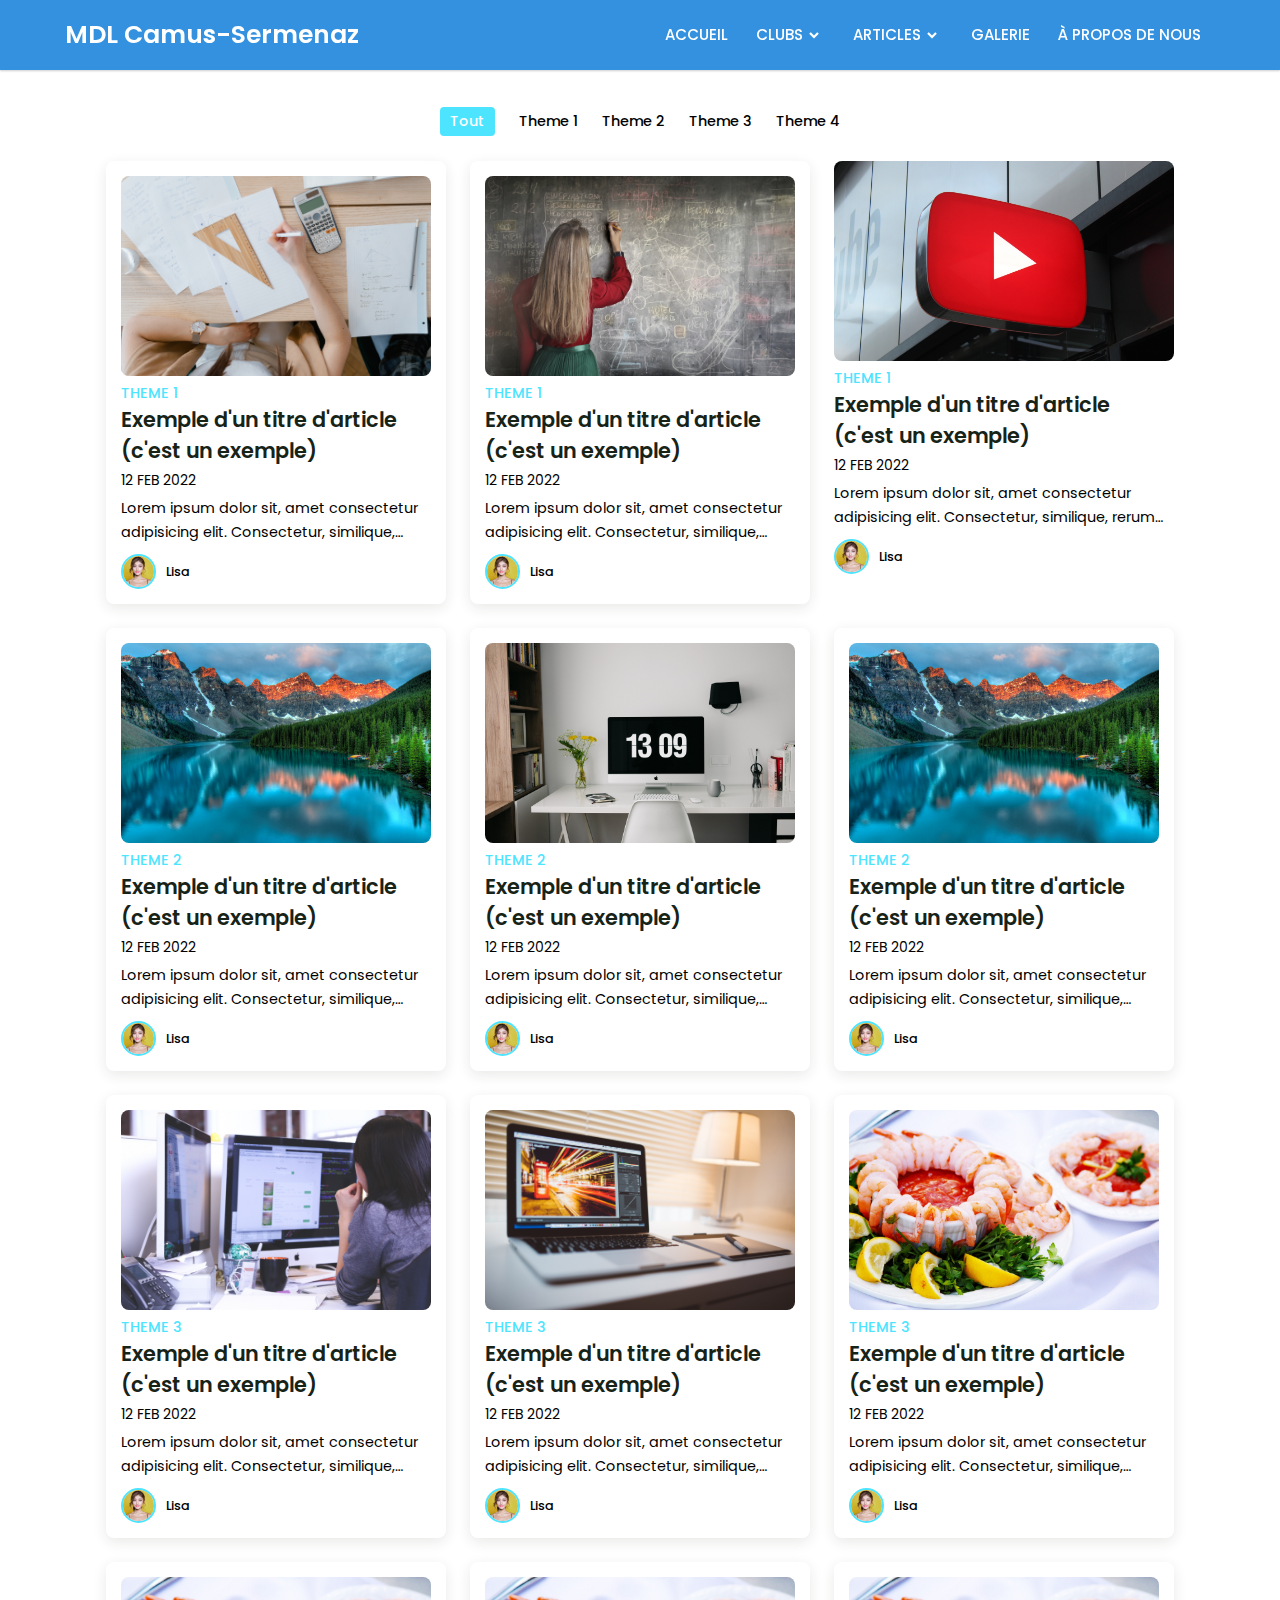
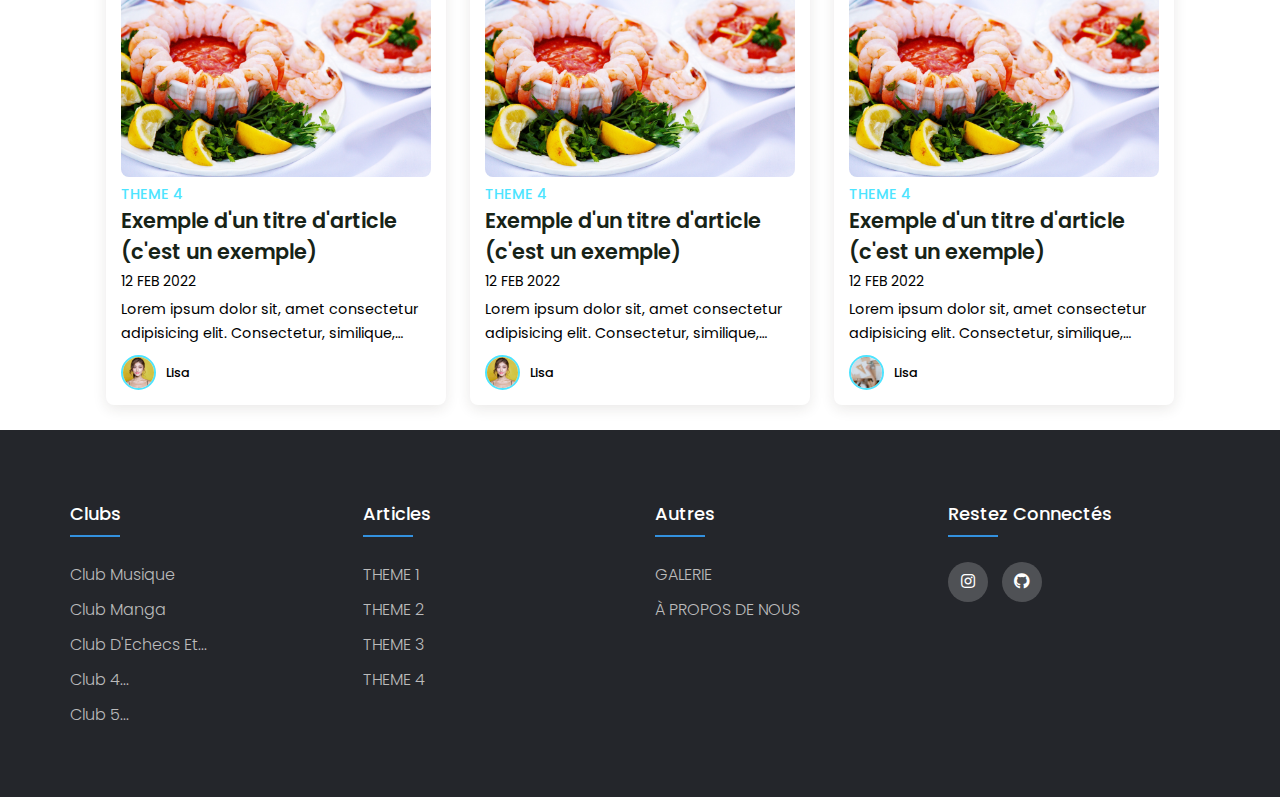
==== commit 93d3c628: "Final" ====
--- a/html/all-articles.html
+++ b/html/all-articles.html
@@ -67,7 +67,7 @@
 
       <!--Articles-->
     <div class="post-filter container">
-        <span class="filter-item active-filter" data-filter="all">All</span>
+        <span class="filter-item active-filter" data-filter="all">Tout</span>
         <span class="filter-item" data-filter="Theme1">Theme 1</span>
         <span class="filter-item" data-filter="Theme2">Theme 2</span>
         <span class="filter-item" data-filter="Theme3">Theme 3</span>
@@ -270,7 +270,7 @@
       <!--Scripts-->
     <script src="https://cdnjs.cloudflare.com/ajax/libs/jquery/3.6.1/jquery.min.js" integrity="sha512-aVKKRRi/Q/YV+4mjoKBsE4x3H+BkegoM/em46NNlCqNTmUYADjBbeNefNxYV7giUp0VxICtqdrbqU7iVaeZNXA==" crossorigin="anonymous" referrerpolicy="no-referrer"></script>
     <script src="../js/script.js"></script>
-    <script src="/js/main.js"></script>
+    <script src="../js/main.js"></script>
       <!--//Scripts-->
 </body>
 </html>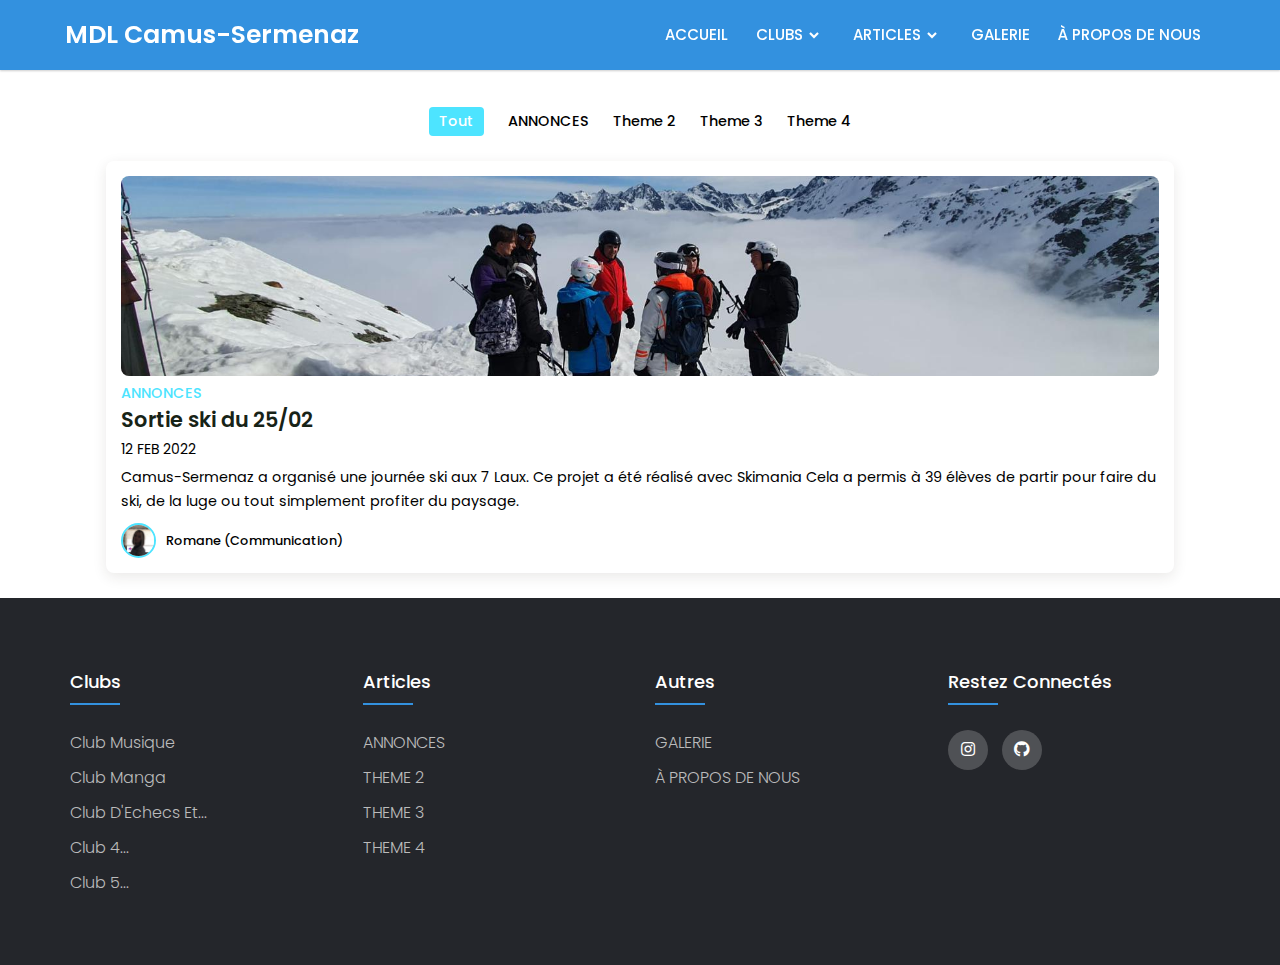
==== commit 30f3a543: "update" ====
--- a/html/all-articles.html
+++ b/html/all-articles.html
@@ -47,7 +47,7 @@
               <a href="all-articles.html">ARTICLES</a>
               <i class='bx bxs-chevron-down js-arrow arrow '></i>
               <ul class="js-sub-menu sub-menu">
-                <li><a href="all-articles.html">THEME 1</a></li>
+                <li><a href="all-articles.html">ANNONCES</a></li>
                 <li><a href="all-articles.html">THEME 2</a></li>
                 <li><a href="all-articles.html">THEME 3</a></li>
                 <li><a href="all-articles.html">THEME 4</a></li>
@@ -68,7 +68,7 @@
       <!--Articles-->
     <div class="post-filter container">
         <span class="filter-item active-filter" data-filter="all">Tout</span>
-        <span class="filter-item" data-filter="Theme1">Theme 1</span>
+        <span class="filter-item" data-filter="Theme1">ANNONCES</span>
         <span class="filter-item" data-filter="Theme2">Theme 2</span>
         <span class="filter-item" data-filter="Theme3">Theme 3</span>
         <span class="filter-item" data-filter="Theme4">Theme 4</span>
@@ -78,148 +78,23 @@
     <div class="post container">
         <!-- Post 1 -->
         <div class="post-box Theme1">
-            <img src="../images/blog-1.jpeg" alt="" class="post-img">
-            <h2 class="category">Theme 1</h2>
-            <a href="../html/content.html" class="post-title">Exemple d'un titre d'article (c'est un exemple)</a>
+            <img src="../images/sortie_ski.jpeg" alt="" class="post-img">
+            <h2 class="category">ANNONCES</h2>
+            <a href="../html/content.html" class="post-title">Sortie ski du 25/02</a>
             <span class="post-date">12 Feb 2022</span>
-            <p class="post-description">Lorem ipsum dolor sit, amet consectetur adipisicing elit. Consectetur, similique, rerum excepturi harum, vitae facilis corrupti vel modi debitis est perferendis aut quasi ea unde repudiandae iste architecto. Corporis, voluptates.</p>
+            <p class="post-description">Camus-Sermenaz a organisé une journée ski
+              aux 7 Laux. Ce projet a été réalisé avec
+              Skimania Cela a permis à 39 élèves de partir
+              pour faire du ski, de la luge ou tout
+              simplement profiter du paysage.</p>
             <div class="profile">
-                <img src="../images/testi1.jpg" alt="" class="profile-img">
-                <span class="profile-name">Lisa</span>
+                <img src="../images/Romane.jpeg" alt="" class="profile-img">
+                <span class="profile-name">Romane (Communication)</span>
             </div>
         </div>
-        <!-- Post 2 -->
-        <div class="post-box Theme1">
-            <img src="../images/blog-2.jpeg" alt="" class="post-img">
-            <h2 class="category">Theme 1</h2>
-            <a href="../html/content.html" class="post-title">Exemple d'un titre d'article (c'est un exemple)</a>
-            <span class="post-date">12 Feb 2022</span>
-            <p class="post-description">Lorem ipsum dolor sit, amet consectetur adipisicing elit. Consectetur, similique, rerum excepturi harum, vitae facilis corrupti vel modi debitis est perferendis aut quasi ea unde repudiandae iste architecto. Corporis, voluptates.</p>
-            <div class="profile">
-                <img src="../images/testi1.jpg" alt="" class="profile-img">
-                <span class="profile-name">Lisa</span>
-            </div>
-        </div>
-        <!-- Post 3 -->
-        <div class="../images/blog-3.jpeg">
-            <img src="../images/img3.jpg" alt="" class="post-img">
-            <h2 class="category">Theme 1</h2>
-            <a href="../html/content.html" class="post-title">Exemple d'un titre d'article (c'est un exemple)</a>
-            <span class="post-date">12 Feb 2022</span>
-            <p class="post-description">Lorem ipsum dolor sit, amet consectetur adipisicing elit. Consectetur, similique, rerum excepturi harum, vitae facilis corrupti vel modi debitis est perferendis aut quasi ea unde repudiandae iste architecto. Corporis, voluptates.</p>
-            <div class="profile">
-                <img src="../images/testi1.jpg" alt="" class="profile-img">
-                <span class="profile-name">Lisa</span>
-            </div>
-        </div>
-        <!-- Post 4 -->
-        <div class="post-box Theme2">
-            <img src="../images/img4.jpg" alt="" class="post-img">
-            <h2 class="category">Theme 2</h2>
-            <a href="../html/content.html" class="post-title">Exemple d'un titre d'article (c'est un exemple)</a>
-            <span class="post-date">12 Feb 2022</span>
-            <p class="post-description">Lorem ipsum dolor sit, amet consectetur adipisicing elit. Consectetur, similique, rerum excepturi harum, vitae facilis corrupti vel modi debitis est perferendis aut quasi ea unde repudiandae iste architecto. Corporis, voluptates.</p>
-            <div class="profile">
-                <img src="../images/testi1.jpg" alt="" class="profile-img">
-                <span class="profile-name">Lisa</span>
-            </div>
-        </div>
-        <!-- Post 5 -->
-        <div class="post-box Theme2">
-            <img src="../images/img5.jpg" alt="" class="post-img">
-            <h2 class="category">Theme 2</h2>
-            <a href="../html/content.html" class="post-title">Exemple d'un titre d'article (c'est un exemple)</a>
-            <span class="post-date">12 Feb 2022</span>
-            <p class="post-description">Lorem ipsum dolor sit, amet consectetur adipisicing elit. Consectetur, similique, rerum excepturi harum, vitae facilis corrupti vel modi debitis est perferendis aut quasi ea unde repudiandae iste architecto. Corporis, voluptates.</p>
-            <div class="profile">
-                <img src="../images/testi1.jpg" alt="" class="profile-img">
-                <span class="profile-name">Lisa</span>
-            </div>
-        </div>
-        <!-- Post 6 -->
-        <div class="post-box Theme2">
-            <img src="../images/img4.jpg" alt="" class="post-img">
-            <h2 class="category">Theme 2</h2>
-            <a href="../html/content.html" class="post-title">Exemple d'un titre d'article (c'est un exemple)</a>
-            <span class="post-date">12 Feb 2022</span>
-            <p class="post-description">Lorem ipsum dolor sit, amet consectetur adipisicing elit. Consectetur, similique, rerum excepturi harum, vitae facilis corrupti vel modi debitis est perferendis aut quasi ea unde repudiandae iste architecto. Corporis, voluptates.</p>
-            <div class="profile">
-                <img src="../images/testi1.jpg" alt="" class="profile-img">
-                <span class="profile-name">Lisa</span>
-            </div>
-        </div>
-        <!-- Post 7 -->
-        <div class="post-box Theme3">
-            <img src="../images/img7.jpg" alt="" class="post-img">
-            <h2 class="category">Theme 3</h2>
-            <a href="../html/content.html" class="post-title">Exemple d'un titre d'article (c'est un exemple)</a>
-            <span class="post-date">12 Feb 2022</span>
-            <p class="post-description">Lorem ipsum dolor sit, amet consectetur adipisicing elit. Consectetur, similique, rerum excepturi harum, vitae facilis corrupti vel modi debitis est perferendis aut quasi ea unde repudiandae iste architecto. Corporis, voluptates.</p>
-            <div class="profile">
-                <img src="../images/testi1.jpg" alt="" class="profile-img">
-                <span class="profile-name">Lisa</span>
-            </div>
-        </div>
-        <!-- Post 8 -->
-        <div class="post-box Theme3">
-            <img src="../images/img8.jpg" alt="" class="post-img">
-            <h2 class="category">Theme 3</h2>
-            <a href="../images/blog-1.jpeg" class="post-title">Exemple d'un titre d'article (c'est un exemple)</a>
-            <span class="post-date">12 Feb 2022</span>
-            <p class="post-description">Lorem ipsum dolor sit, amet consectetur adipisicing elit. Consectetur, similique, rerum excepturi harum, vitae facilis corrupti vel modi debitis est perferendis aut quasi ea unde repudiandae iste architecto. Corporis, voluptates.</p>
-            <div class="profile">
-                <img src="../images/testi1.jpg" alt="" class="profile-img">
-                <span class="profile-name">Lisa</span>
-            </div>
-        </div>
-        <!-- Post 9 -->
-        <div class="post-box Theme3">
-            <img src="../images/img10.jpg" alt="" class="post-img">
-            <h2 class="category">Theme 3</h2>
-            <a href="../html/content.html" class="post-title">Exemple d'un titre d'article (c'est un exemple)</a>
-            <span class="post-date">12 Feb 2022</span>
-            <p class="post-description">Lorem ipsum dolor sit, amet consectetur adipisicing elit. Consectetur, similique, rerum excepturi harum, vitae facilis corrupti vel modi debitis est perferendis aut quasi ea unde repudiandae iste architecto. Corporis, voluptates.</p>
-            <div class="profile">
-                <img src="../images/testi1.jpg" alt="" class="profile-img">
-                <span class="profile-name">Lisa</span>
-            </div>
-        </div>
-        <!-- Post 10 -->
-        <div class="post-box Theme4">
-          <img src="../images/img10.jpg" alt="" class="post-img">
-          <h2 class="category">Theme 4</h2>
-          <a href="../images/blog-1.jpeg" class="post-title">Exemple d'un titre d'article (c'est un exemple)</a>
-          <span class="post-date">12 Feb 2022</span>
-          <p class="post-description">Lorem ipsum dolor sit, amet consectetur adipisicing elit. Consectetur, similique, rerum excepturi harum, vitae facilis corrupti vel modi debitis est perferendis aut quasi ea unde repudiandae iste architecto. Corporis, voluptates.</p>
-          <div class="profile">
-              <img src="../images/testi1.jpg" alt="" class="profile-img">
-              <span class="profile-name">Lisa</span>
-          </div>
-      </div>
-        <!-- Post 11 -->
-        <div class="post-box Theme4">
-          <img src="../images/img10.jpg" alt="" class="post-img">
-          <h2 class="category">Theme 4</h2>
-          <a href="../html/content.html" class="post-title">Exemple d'un titre d'article (c'est un exemple)</a>
-          <span class="post-date">12 Feb 2022</span>
-          <p class="post-description">Lorem ipsum dolor sit, amet consectetur adipisicing elit. Consectetur, similique, rerum excepturi harum, vitae facilis corrupti vel modi debitis est perferendis aut quasi ea unde repudiandae iste architecto. Corporis, voluptates.</p>
-          <div class="profile">
-              <img src="../images/testi1.jpg" alt="" class="profile-img">
-              <span class="profile-name">Lisa</span>
-          </div>
-      </div>
-        <!-- Post 12 -->
-        <div class="post-box Theme4">
-          <img src="../images/img10.jpg" alt="" class="post-img">
-          <h2 class="category">Theme 4</h2>
-          <a href="../html/content.html" class="post-title">Exemple d'un titre d'article (c'est un exemple)</a>
-          <span class="post-date">12 Feb 2022</span>
-          <p class="post-description">Lorem ipsum dolor sit, amet consectetur adipisicing elit. Consectetur, similique, rerum excepturi harum, vitae facilis corrupti vel modi debitis est perferendis aut quasi ea unde repudiandae iste architecto. Corporis, voluptates.</p>
-          <div class="profile">
-              <img src="../images/blog-1.jpeg" alt="" class="profile-img">
-              <span class="profile-name">Lisa</span>
-          </div>
-      </div>
+
+
+
   </div>
     </div>
 
@@ -242,7 +117,7 @@
             <div class="footer-col">
               <h4>Articles</h4>
               <ul>
-                <li><a href="all-articles.html">THEME 1</a></li>
+                <li><a href="all-articles.html">ANNONCES</a></li>
                 <li><a href="all-articles.html">THEME 2</a></li>
                 <li><a href="all-articles.html">THEME 3</a></li>
                 <li><a href="all-articles.html">THEME 4</a></li>
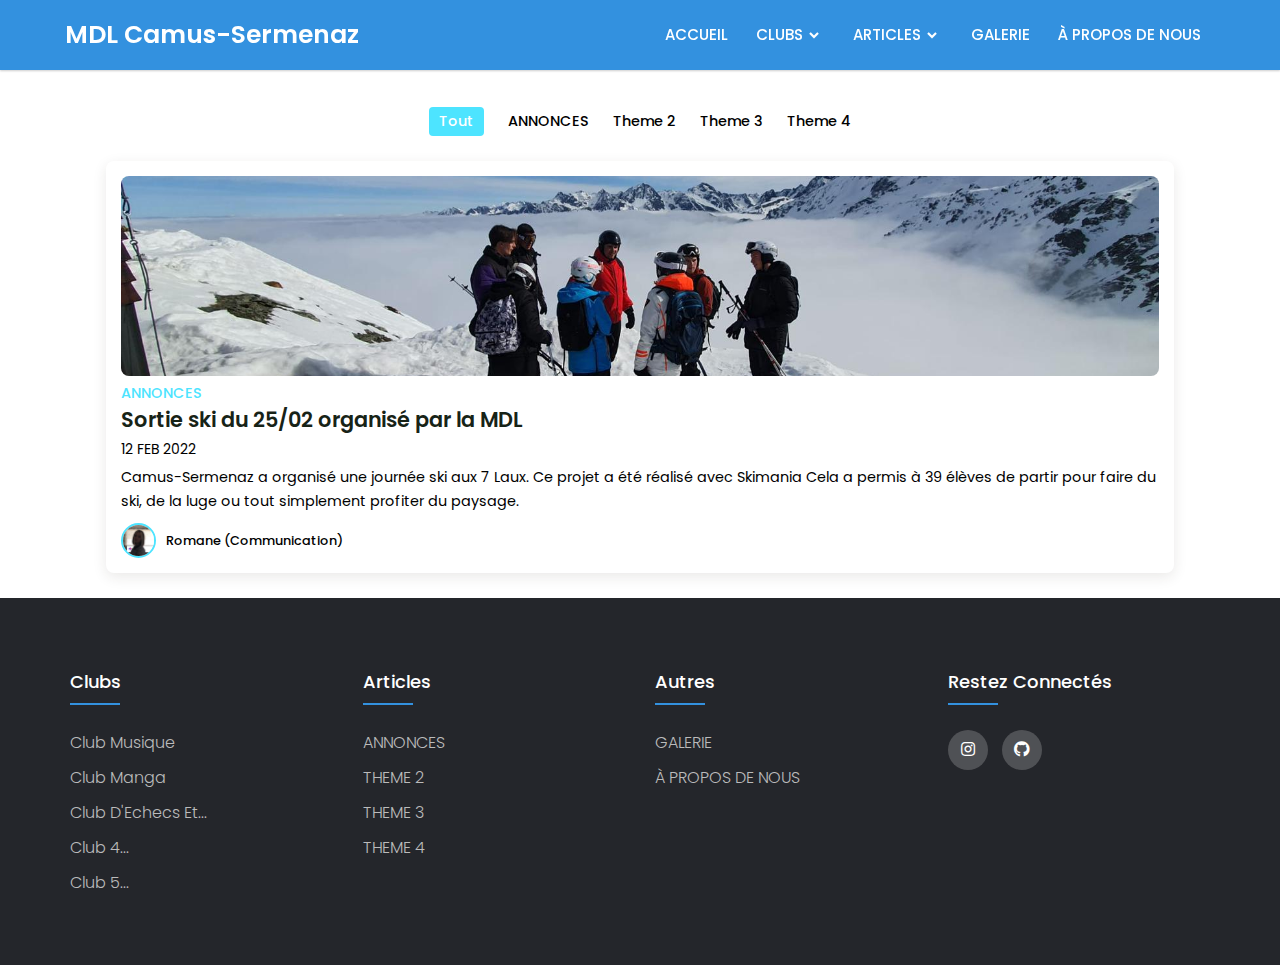
==== commit 88f0582a: "changements" ====
--- a/html/all-articles.html
+++ b/html/all-articles.html
@@ -80,7 +80,7 @@
         <div class="post-box Theme1">
             <img src="../images/sortie_ski.jpeg" alt="" class="post-img">
             <h2 class="category">ANNONCES</h2>
-            <a href="../html/content.html" class="post-title">Sortie ski du 25/02</a>
+            <a href="../html/content.html" class="post-title">Sortie ski du 25/02 organisé par la MDL</a>
             <span class="post-date">12 Feb 2022</span>
             <p class="post-description">Camus-Sermenaz a organisé une journée ski
               aux 7 Laux. Ce projet a été réalisé avec
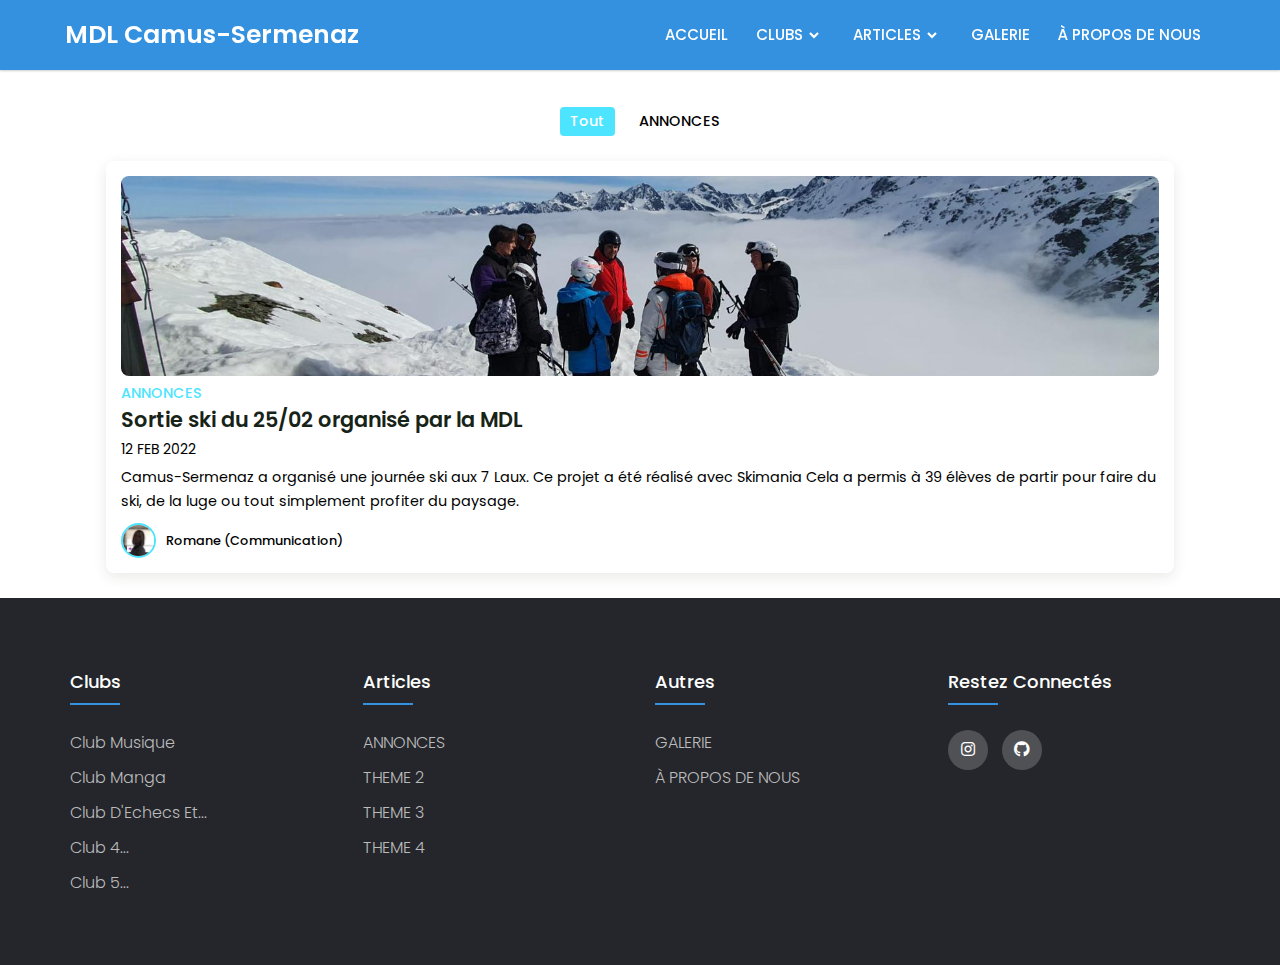
==== commit b12c1c59: "petit changement" ====
--- a/html/all-articles.html
+++ b/html/all-articles.html
@@ -68,16 +68,13 @@
       <!--Articles-->
     <div class="post-filter container">
         <span class="filter-item active-filter" data-filter="all">Tout</span>
-        <span class="filter-item" data-filter="Theme1">ANNONCES</span>
-        <span class="filter-item" data-filter="Theme2">Theme 2</span>
-        <span class="filter-item" data-filter="Theme3">Theme 3</span>
-        <span class="filter-item" data-filter="Theme4">Theme 4</span>
+        <span class="filter-item" data-filter="ANNONCES">ANNONCES</span>
     </div>
 <br>
     
     <div class="post container">
         <!-- Post 1 -->
-        <div class="post-box Theme1">
+        <div class="post-box ANNONCES">
             <img src="../images/sortie_ski.jpeg" alt="" class="post-img">
             <h2 class="category">ANNONCES</h2>
             <a href="../html/content.html" class="post-title">Sortie ski du 25/02 organisé par la MDL</a>
